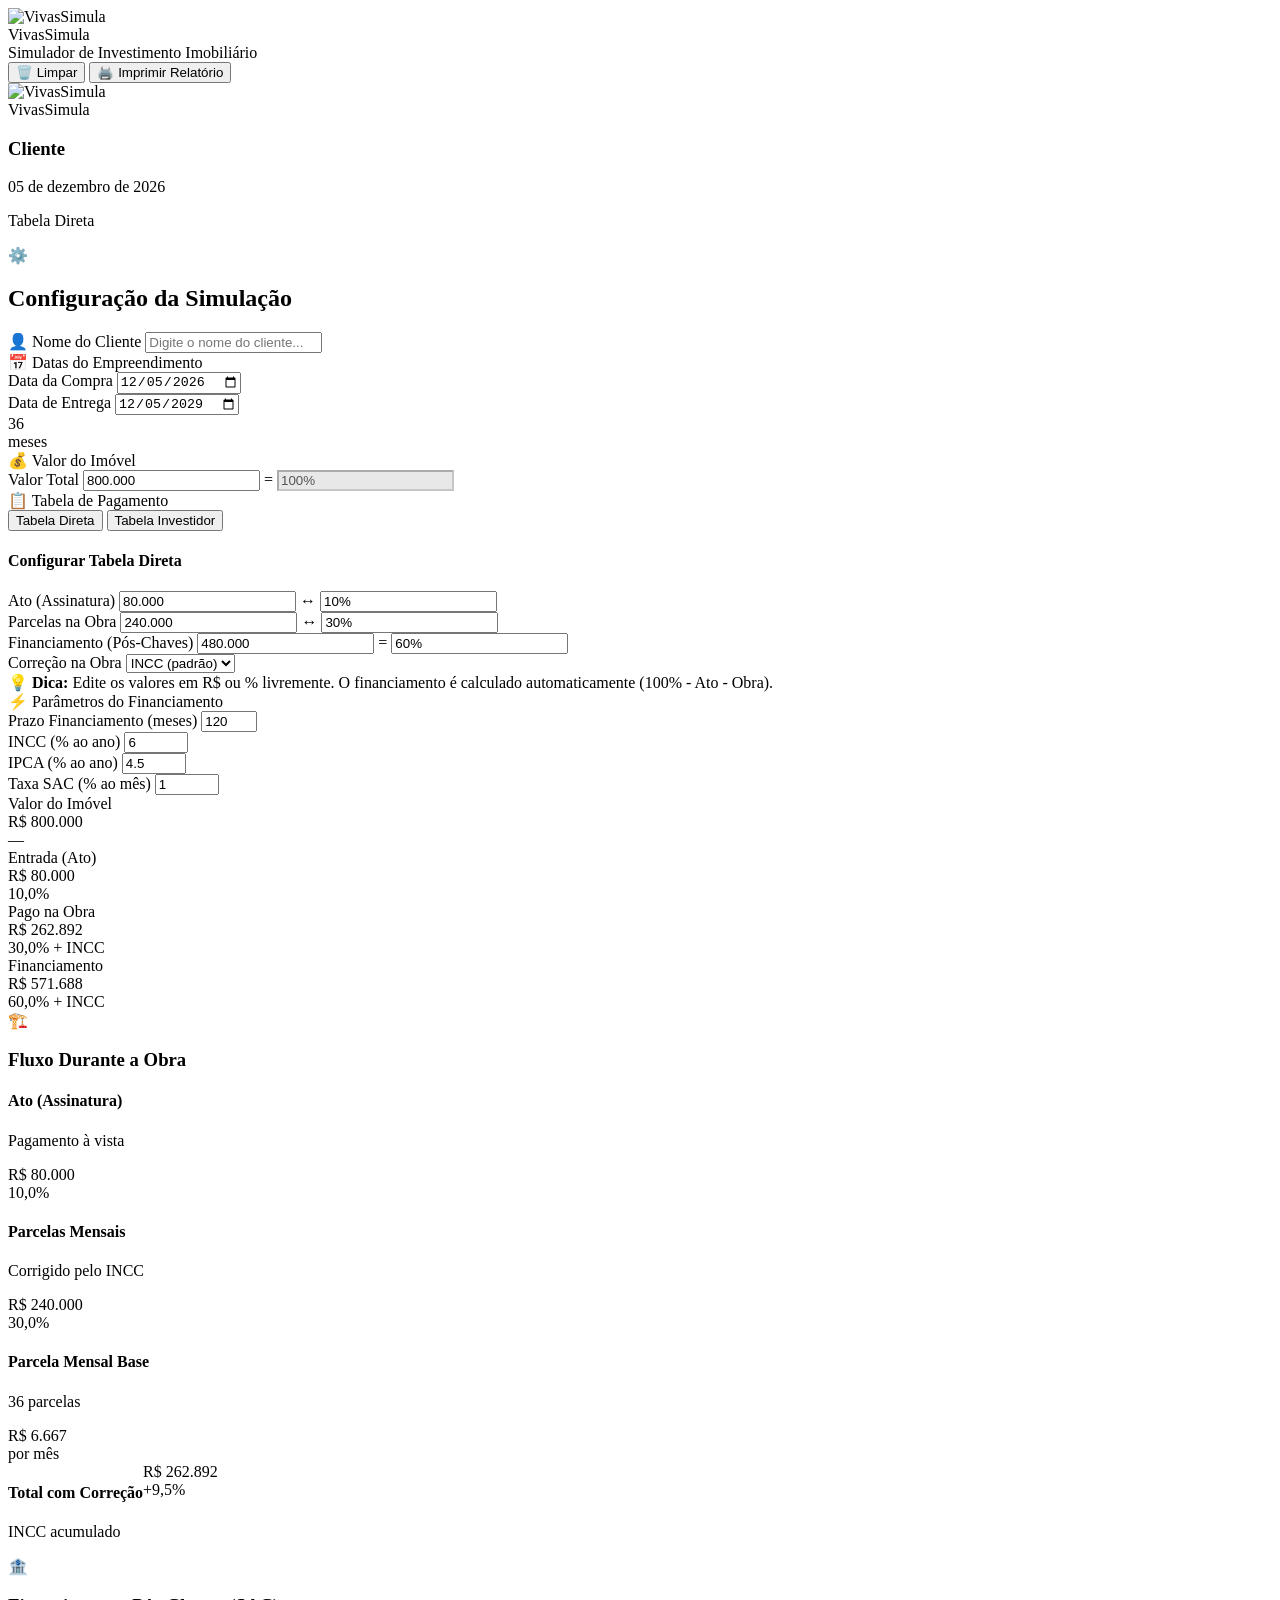
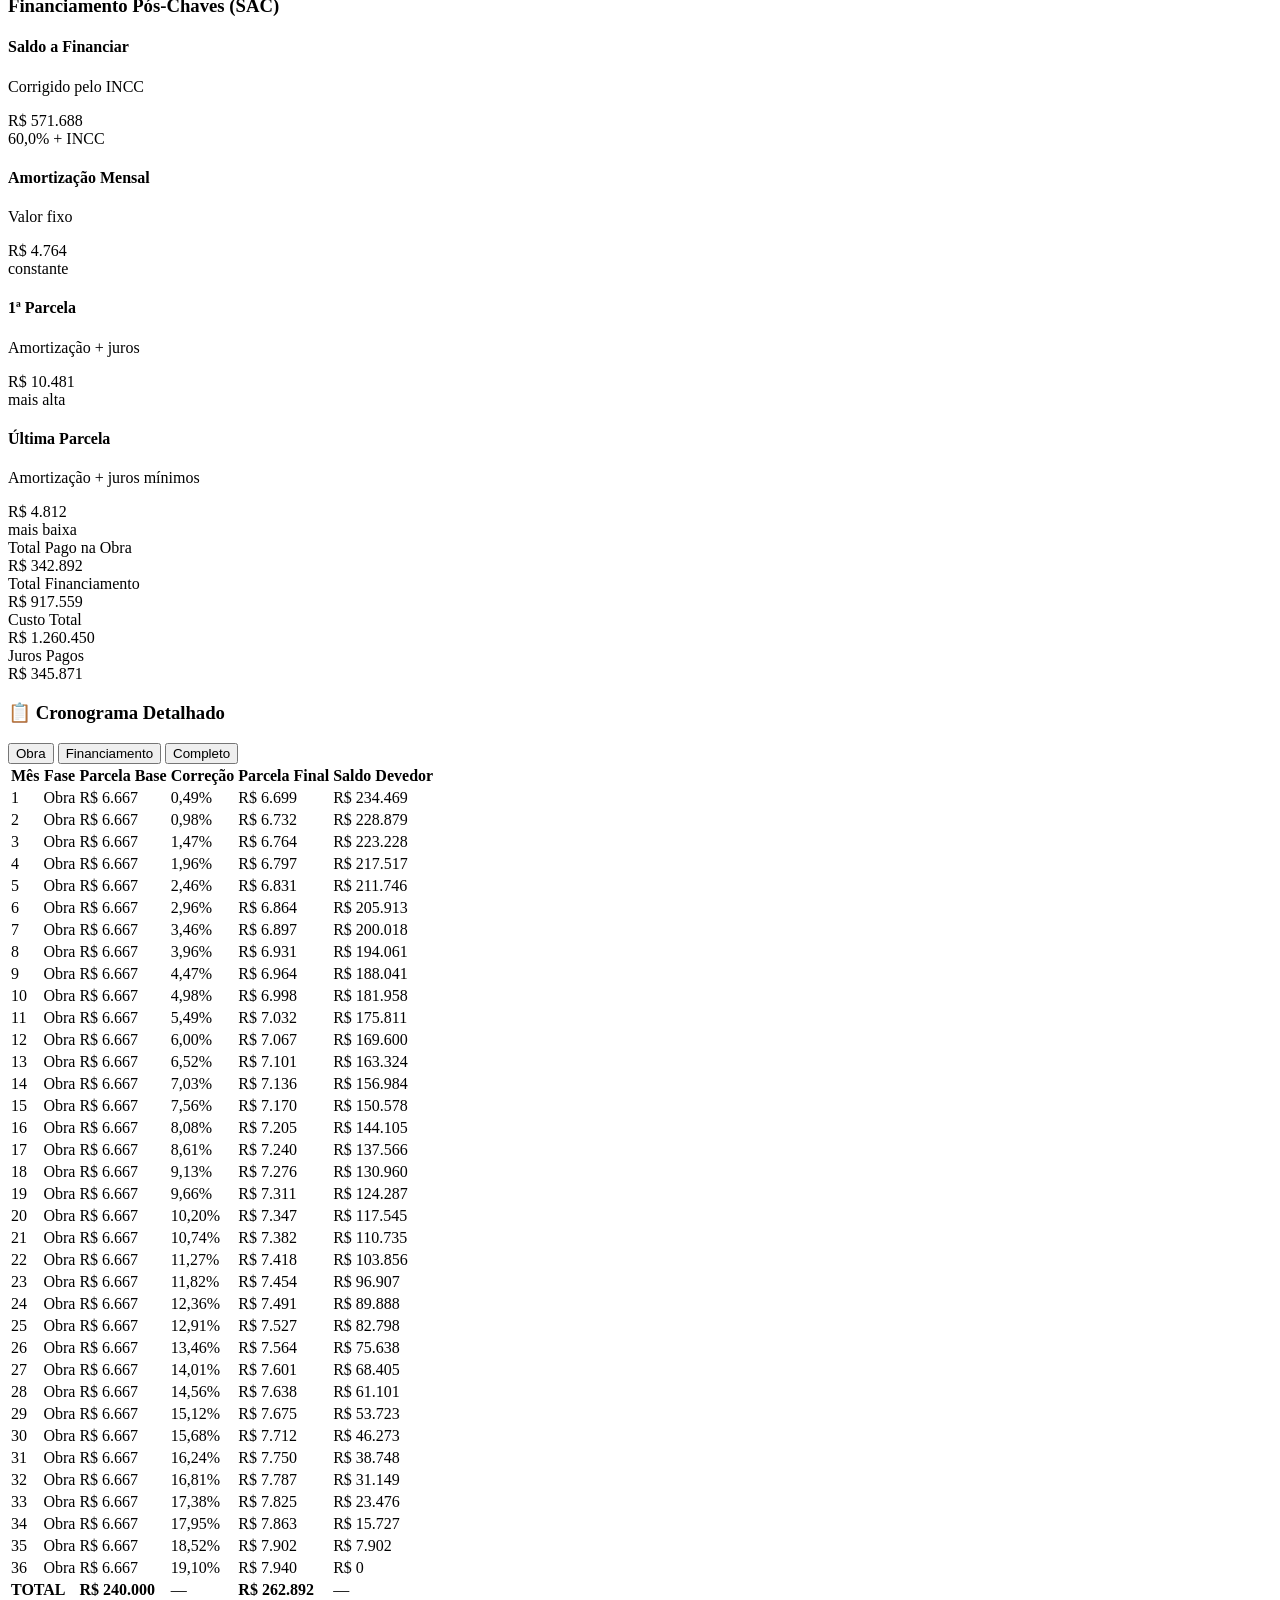
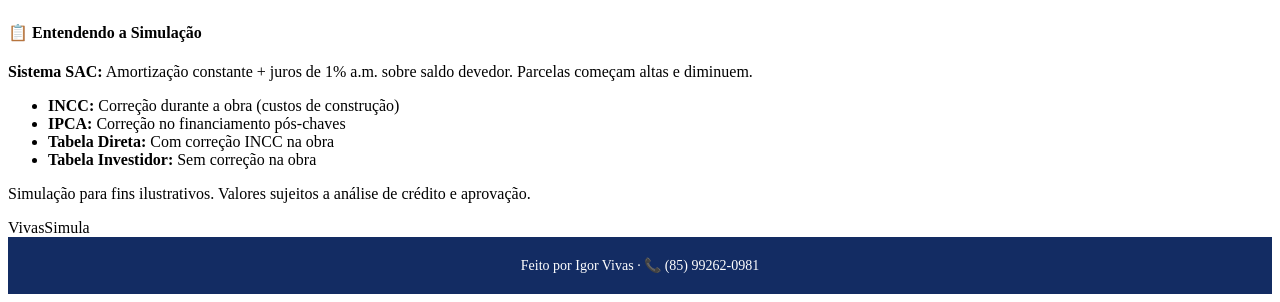
==== index.html @ 3bb2e30e "Create index.html" ====
<!DOCTYPE html>
<html lang="pt-BR">
<head>
  <link rel="stylesheet" href="style.css">
  <link rel="shortcut icon" href="logo_fd-removebg-preview (1).png" type="image/x-icon">
<meta charset="UTF-8">
<meta name="viewport" content="width=device-width, initial-scale=1.0">
<title>VivasSimula | Simulador de Investimento Imobiliário</title>
<link href="https://fonts.googleapis.com/css2?family=Outfit:wght@300;400;500;600;700;800&family=Playfair+Display:wght@400;500;600;700&display=swap" rel="stylesheet">
<style>
/* Estilos de impressão para valores mais legíveis */
@media print {
  /* Configurações gerais de impressão */
  * {
    -webkit-print-color-adjust: exact !important;
    print-color-adjust: exact !important;
  }
  
  body {
    font-size: 9pt !important;
  }
  
  /* Cards de resumo */
  .summary-card .value {
    color: #000 !important;
    font-weight: 700 !important;
  }
  .summary-card .label {
    color: #333 !important;
    font-weight: 600 !important;
  }
  .summary-card .sub {
    color: #444 !important;
  }
  .summary-card.highlight {
    background: #1E3A5F !important;
  }
  .summary-card.highlight .value,
  .summary-card.highlight .label,
  .summary-card.highlight .sub {
    color: #fff !important;
  }
  
  /* Barra de totais */
  .total-bar {
    background: #2E8B57 !important;
  }
  .total-bar .total-item .value {
    color: #fff !important;
    font-weight: 700 !important;
  }
  .total-bar .total-item .label {
    color: #fff !important;
    opacity: 1 !important;
  }
  
  /* Flow cards */
  .flow-item .amount .value {
    color: #000 !important;
    font-weight: 600 !important;
  }
  .flow-item .info h4 {
    color: #000 !important;
  }
  .flow-item .info p {
    color: #333 !important;
  }
  
  /* TABELA - MOSTRAR COMPLETA SEM CORTES */
  .flow-table-container {
    overflow: visible !important;
    page-break-inside: auto !important;
    break-inside: auto !important;
  }
  .flow-table-body {
    max-height: none !important;
    height: auto !important;
    overflow: visible !important;
    display: block !important;
  }
  .flow-table {
    page-break-inside: auto !important;
    break-inside: auto !important;
    font-size: 8pt !important;
  }
  .flow-table thead {
    display: table-header-group !important;
  }
  .flow-table tbody {
    display: table-row-group !important;
  }
  .flow-table tr {
    page-break-inside: avoid !important;
    break-inside: avoid !important;
  }
  .flow-table th,
  .flow-table td {
    padding: 4px 6px !important;
  }
  .flow-table td {
    color: #000 !important;
  }
  .flow-table th {
    color: #000 !important;
    background: #e0e0e0 !important;
  }
  .flow-table-toggle {
    display: none !important;
  }
  
  /* Esconder info box na impressão para dar mais espaço */
  .info-box {
    display: none !important;
  }
  
  /* Footer de impressão */
  footer {
    position: relative !important;
    margin-top: 20px !important;
  }
}
</style>
</head>
<body>

<!-- Header -->
<header class="header no-print">
  <div class="header-content">
    <div class="logo">
      <div class="logo-icon">
        <img src="logo_fd-removebg-preview (1).png" alt="VivasSimula">
      </div>
      <div>
        <div class="logo-brand">Vivas<span>Simula</span></div>
        <div class="logo-tagline">Simulador de Investimento Imobiliário</div>
      </div>
    </div>
    <div class="header-actions">
      <button class="btn btn-outline" onclick="limparTudo()">🗑️ Limpar</button>
      <button class="btn btn-primary" onclick="imprimirRelatorio()">🖨️ Imprimir Relatório</button>
    </div>
  </div>
</header>

<div class="container">
  <!-- Print Header -->
  <div class="print-header print-only">
    <div class="print-logo">
      <img src="logo_fd-removebg-preview (1).png" alt="VivasSimula">
      <div class="print-logo-text">Vivas<span>Simula</span></div>
    </div>
    <div class="print-client">
      <h3 id="printClientName">Cliente</h3>
      <p id="printDate">Data</p>
      <p id="printTable">Tabela</p>
    </div>
  </div>

  <div class="main-content">
    <!-- Config Panel -->
    <div class="config-panel no-print">
      <div class="panel">
        <div class="panel-header">
          <div class="panel-header-icon">⚙️</div>
          <h2>Configuração da Simulação</h2>
        </div>
        <div class="panel-body">
          <!-- Client Info -->
          <div class="client-section">
            <label>👤 Nome do Cliente</label>
            <input type="text" id="nomeCliente" placeholder="Digite o nome do cliente..." oninput="calc()">
          </div>

          <!-- Dates Section -->
          <div class="section-title">📅 Datas do Empreendimento</div>
          
          <div class="date-row">
            <div class="date-field">
              <label>Data da Compra</label>
              <input type="date" id="dataCompra" onchange="calcularMeses()">
            </div>
            <div class="date-field">
              <label>Data de Entrega</label>
              <input type="date" id="dataEntrega" onchange="calcularMeses()">
            </div>
            <div class="months-display">
              <div class="value" id="mesesObra">36</div>
              <div class="label">meses</div>
            </div>
          </div>

          <!-- Property Value -->
          <div class="section-title">💰 Valor do Imóvel</div>
          
          <div class="edit-row highlight">
            <label>Valor Total</label>
            <input type="text" class="edit-input currency" id="valorImovel" value="800.000" oninput="formatarMoeda(this); calcFromValue()">
            <span class="separator">=</span>
            <input type="text" class="edit-input percent" value="100%" disabled style="background:#e8e8e8">
          </div>

          <!-- Table Selection & Config -->
          <div class="section-title">📋 Tabela de Pagamento</div>
          
          <div class="table-config">
            <div class="table-tabs">
              <button class="table-tab active" data-table="direta" onclick="selectTable('direta')">Tabela Direta</button>
              <button class="table-tab" data-table="investidor" onclick="selectTable('investidor')">Tabela Investidor</button>
            </div>

            <div class="table-config-content">
              <h4 id="tableConfigTitle">Configurar Tabela Direta</h4>
              
              <!-- Ato - R$ e % editáveis -->
              <div class="config-edit-row">
                <label>Ato (Assinatura)</label>
                <input type="text" class="edit-input currency" id="valorAtoConfig" oninput="formatarMoeda(this); calcFromAtoValor()">
                <span class="separator">↔</span>
                <input type="text" class="edit-input percent" id="percAtoConfig" value="10%" oninput="calcFromAtoPerc()">
              </div>

              <!-- Obra - R$ e % editáveis -->
              <div class="config-edit-row">
                <label>Parcelas na Obra</label>
                <input type="text" class="edit-input currency" id="valorObraConfig" oninput="formatarMoeda(this); calcFromObraValor()">
                <span class="separator">↔</span>
                <input type="text" class="edit-input percent" id="percObraConfig" value="30%" oninput="calcFromObraPerc()">
              </div>

              <!-- Financiamento - calculado automaticamente -->
              <div class="config-edit-row">
                <label>Financiamento (Pós-Chaves)</label>
                <input type="text" class="edit-input currency readonly" id="valorFinConfig" readonly>
                <span class="separator">=</span>
                <input type="text" class="edit-input percent readonly" id="percFinConfig" value="60%" readonly>
              </div>

              <div class="config-row">
                <label>Correção na Obra</label>
                <select id="configCorrecao" class="edit-input" style="text-align:left" onchange="applyTableConfig()">
                  <option value="incc">INCC (padrão)</option>
                  <option value="zero">Zero correção</option>
                </select>
              </div>

              <div class="config-note">
                <strong>💡 Dica:</strong> Edite os valores em R$ ou % livremente. O financiamento é calculado automaticamente (100% - Ato - Obra).
              </div>
            </div>

            <div id="warningBox" class="warning-box" style="display:none;">
              <span class="icon">⚠️</span>
              <p id="warningText">Os percentuais devem somar 100%</p>
            </div>
          </div>

          <!-- Parameters -->
          <div class="section-title">⚡ Parâmetros do Financiamento</div>

          <div class="range-row">
            <label>Prazo Financiamento (meses)</label>
            <input type="number" class="edit-input" id="prazoFin" value="120" min="12" max="420" step="1" oninput="calc()">
          </div>

          <div class="range-row">
            <label>INCC (% ao ano)</label>
            <input type="number" class="edit-input" id="incc" value="6" min="0" max="20" step="0.5" oninput="calc()">
          </div>

          <div class="range-row">
            <label>IPCA (% ao ano)</label>
            <input type="number" class="edit-input" id="ipca" value="4.5" min="0" max="15" step="0.5" oninput="calc()">
          </div>

          <div class="range-row">
            <label>Taxa SAC (% ao mês)</label>
            <input type="number" class="edit-input" id="taxaJuros" value="1" min="0.5" max="2" step="0.05" oninput="calc()">
          </div>

        </div>
      </div>
    </div>

    <!-- Results Panel -->
    <div class="results-panel" id="resultsPanel">
      <!-- Summary Cards -->
      <div class="summary-grid">
        <div class="summary-card highlight">
          <div class="label">Valor do Imóvel</div>
          <div class="value" id="sumValor">R$ 800.000</div>
          <div class="sub" id="sumCliente">—</div>
        </div>
        <div class="summary-card">
          <div class="label">Entrada (Ato)</div>
          <div class="value" id="sumAto">R$ 80.000</div>
          <div class="sub" id="sumAtoPerc">10%</div>
        </div>
        <div class="summary-card">
          <div class="label">Pago na Obra</div>
          <div class="value" id="sumObra">R$ 240.000</div>
          <div class="sub" id="sumObraPerc">30%</div>
        </div>
        <div class="summary-card">
          <div class="label">Financiamento</div>
          <div class="value" id="sumFin">R$ 480.000</div>
          <div class="sub" id="sumFinPerc">60%</div>
        </div>
      </div>

      <!-- Flow Cards -->
      <div class="flow-grid">
        <!-- Obra Card -->
        <div class="flow-card">
          <div class="flow-card-header">
            <div class="icon obra">🏗️</div>
            <h3>Fluxo Durante a Obra</h3>
          </div>
          <div class="flow-card-body">
            <div class="flow-item">
              <div class="info">
                <h4>Ato (Assinatura)</h4>
                <p>Pagamento à vista</p>
              </div>
              <div class="amount">
                <div class="value" id="flowAto">R$ 80.000</div>
                <div class="percent" id="flowAtoPerc">10%</div>
              </div>
            </div>
            <div class="flow-item">
              <div class="info">
                <h4 id="flowObraTitle">Parcelas Mensais</h4>
                <p id="flowObraDesc">Corrigido pelo INCC</p>
              </div>
              <div class="amount">
                <div class="value" id="flowObra">R$ 240.000</div>
                <div class="percent" id="flowObraPerc">30%</div>
              </div>
            </div>
            <div class="flow-item">
              <div class="info">
                <h4>Parcela Mensal Base</h4>
                <p id="flowMensalDesc">36 parcelas</p>
              </div>
              <div class="amount">
                <div class="value" id="flowMensal">R$ 6.667</div>
                <div class="percent">por mês</div>
              </div>
            </div>
            <div class="flow-item" id="flowCorrecaoRow">
              <div class="info">
                <h4>Total com Correção</h4>
                <p id="flowCorrecaoDesc">Valor corrigido acumulado</p>
              </div>
              <div class="amount">
                <div class="value" id="flowObraCorrigido">R$ 268.000</div>
                <div class="percent" id="flowCorrecaoPerc">+11,7%</div>
              </div>
            </div>
          </div>
        </div>

        <!-- Financiamento Card -->
        <div class="flow-card" id="finCard">
          <div class="flow-card-header">
            <div class="icon fin">🏦</div>
            <h3>Financiamento Pós-Chaves (SAC)</h3>
          </div>
          <div class="flow-card-body">
            <div class="flow-item">
              <div class="info">
                <h4>Saldo a Financiar</h4>
                <p id="finSaldoDesc">Valor corrigido</p>
              </div>
              <div class="amount">
                <div class="value" id="finSaldo">R$ 537.600</div>
                <div class="percent" id="finSaldoPerc">60%</div>
              </div>
            </div>
            <div class="flow-item">
              <div class="info">
                <h4>Amortização Mensal</h4>
                <p>Valor fixo</p>
              </div>
              <div class="amount">
                <div class="value" id="finAmort">R$ 4.480</div>
                <div class="percent">constante</div>
              </div>
            </div>
            <div class="flow-item">
              <div class="info">
                <h4>1ª Parcela</h4>
                <p>Amortização + juros</p>
              </div>
              <div class="amount">
                <div class="value" id="finPrim">R$ 9.856</div>
                <div class="percent">mais alta</div>
              </div>
            </div>
            <div class="flow-item">
              <div class="info">
                <h4>Última Parcela</h4>
                <p>Amortização + juros mínimos</p>
              </div>
              <div class="amount">
                <div class="value" id="finUlt">R$ 4.525</div>
                <div class="percent">mais baixa</div>
              </div>
            </div>
          </div>
        </div>
      </div>

      <!-- Total Bar -->
      <div class="total-bar">
        <div class="total-item">
          <div class="label">Total Pago na Obra</div>
          <div class="value" id="totalObra">R$ 348.000</div>
        </div>
        <div class="total-item">
          <div class="label">Total Financiamento</div>
          <div class="value" id="totalFin">R$ 785.000</div>
        </div>
        <div class="total-item">
          <div class="label">Custo Total</div>
          <div class="value" id="totalGeral">R$ 1.133.000</div>
        </div>
        <div class="total-item">
          <div class="label">Juros Pagos</div>
          <div class="value" id="totalJuros">R$ 247.400</div>
        </div>
      </div>

      <!-- Flow Table -->
      <div class="flow-table-container">
        <div class="flow-table-header">
          <h3>📋 Cronograma Detalhado</h3>
          <div class="flow-table-toggle no-print">
            <button class="toggle-btn active" onclick="showTable('obra')">Obra</button>
            <button class="toggle-btn" onclick="showTable('financiamento')">Financiamento</button>
            <button class="toggle-btn" onclick="showTable('completo')">Completo</button>
          </div>
        </div>
        <div class="flow-table-body">
          <table class="flow-table" id="flowTable">
            <thead>
              <tr>
                <th>Mês</th>
                <th>Fase</th>
                <th>Parcela Base</th>
                <th>Correção</th>
                <th>Parcela Final</th>
                <th>Saldo Devedor</th>
              </tr>
            </thead>
            <tbody id="flowTableBody"></tbody>
          </table>
        </div>
      </div>

      <!-- Info Box -->
      <div class="info-box">
        <h4>📋 Entendendo a Simulação</h4>
        <p><strong>Sistema SAC:</strong> Amortização constante + juros de 1% a.m. sobre saldo devedor. Parcelas começam altas e diminuem.</p>
        <ul>
          <li><strong>INCC:</strong> Correção durante a obra (custos de construção)</li>
          <li><strong>IPCA:</strong> Correção no financiamento pós-chaves</li>
          <li><strong>Tabela Direta:</strong> Com correção INCC na obra</li>
          <li><strong>Tabela Investidor:</strong> Sem correção na obra</li>
        </ul>
      </div>
    </div>
  </div>
</div>

<footer class="footer no-print">
  <p>Simulação para fins ilustrativos. Valores sujeitos a análise de crédito e aprovação.</p>
  <div class="footer-brands">VivasSimula</div>
</footer>

<script>
let currentTable = 'direta';
let currentTableView = 'obra';

// Configurações das tabelas (valores em %)
const tableConfig = {
  direta: { percAto: 10, percObra: 30, percFin: 60, correcao: 'incc' },
  investidor: { percAto: 10, percObra: 90, percFin: 0, correcao: 'zero' }
};

// Formatação
const fmt = n => 'R$ ' + Math.round(n).toLocaleString('pt-BR');
const fmtD = (n, d) => n.toFixed(d).replace('.', ',');
const parseMoeda = str => {
  if (!str) return 0;
  return parseFloat(str.replace(/[^\d]/g, '')) || 0;
};
const parsePerc = str => {
  if (!str) return 0;
  return parseFloat(str.replace(/[^\d,\.]/g, '').replace(',', '.')) || 0;
};

function formatarMoeda(input) {
  let v = input.value.replace(/\D/g, '');
  v = (parseInt(v) || 0).toLocaleString('pt-BR');
  input.value = v;
}

// Calcular meses entre datas
function calcularMeses() {
  const dataCompra = document.getElementById('dataCompra').value;
  const dataEntrega = document.getElementById('dataEntrega').value;
  
  if (dataCompra && dataEntrega) {
    const d1 = new Date(dataCompra);
    const d2 = new Date(dataEntrega);
    
    let meses = (d2.getFullYear() - d1.getFullYear()) * 12 + (d2.getMonth() - d1.getMonth());
    if (meses < 1) meses = 1;
    
    document.getElementById('mesesObra').textContent = meses;
  }
  
  calc();
}

// Obter prazo da obra (dos meses calculados)
function getPrazoObra() {
  return parseInt(document.getElementById('mesesObra').textContent) || 36;
}

// Seleção de tabela
function selectTable(table) {
  currentTable = table;
  document.querySelectorAll('.table-tab').forEach(el => el.classList.remove('active'));
  document.querySelector(`[data-table="${table}"]`).classList.add('active');
  
  // Carregar valores da tabela
  const config = tableConfig[table];
  document.getElementById('configCorrecao').value = config.correcao;
  
  document.getElementById('tableConfigTitle').textContent = 
    table === 'direta' ? 'Configurar Tabela Direta' : 'Configurar Tabela Investidor';
  
  updateConfigFields();
  calc();
}

// Atualizar campos de configuração
function updateConfigFields() {
  const vi = parseMoeda(document.getElementById('valorImovel').value);
  const config = tableConfig[currentTable];
  
  document.getElementById('valorAtoConfig').value = Math.round(vi * config.percAto / 100).toLocaleString('pt-BR');
  document.getElementById('percAtoConfig').value = config.percAto + '%';
  
  document.getElementById('valorObraConfig').value = Math.round(vi * config.percObra / 100).toLocaleString('pt-BR');
  document.getElementById('percObraConfig').value = config.percObra + '%';
  
  document.getElementById('valorFinConfig').value = Math.round(vi * config.percFin / 100).toLocaleString('pt-BR');
  document.getElementById('percFinConfig').value = config.percFin + '%';
}

// Calcular a partir do valor do Ato (R$)
function calcFromAtoValor() {
  const vi = parseMoeda(document.getElementById('valorImovel').value);
  const valorAto = parseMoeda(document.getElementById('valorAtoConfig').value);
  
  if (vi > 0) {
    const percAto = (valorAto / vi) * 100;
    tableConfig[currentTable].percAto = percAto;
    document.getElementById('percAtoConfig').value = fmtD(percAto, 1) + '%';
    
    recalcFinanciamento();
  }
}

// Calcular a partir do % do Ato
function calcFromAtoPerc() {
  const vi = parseMoeda(document.getElementById('valorImovel').value);
  const percAto = parsePerc(document.getElementById('percAtoConfig').value);
  
  tableConfig[currentTable].percAto = percAto;
  document.getElementById('valorAtoConfig').value = Math.round(vi * percAto / 100).toLocaleString('pt-BR');
  
  recalcFinanciamento();
}

// Calcular a partir do valor da Obra (R$)
function calcFromObraValor() {
  const vi = parseMoeda(document.getElementById('valorImovel').value);
  const valorObra = parseMoeda(document.getElementById('valorObraConfig').value);
  
  if (vi > 0) {
    const percObra = (valorObra / vi) * 100;
    tableConfig[currentTable].percObra = percObra;
    document.getElementById('percObraConfig').value = fmtD(percObra, 1) + '%';
    
    recalcFinanciamento();
  }
}

// Calcular a partir do % da Obra
function calcFromObraPerc() {
  const vi = parseMoeda(document.getElementById('valorImovel').value);
  const percObra = parsePerc(document.getElementById('percObraConfig').value);
  
  tableConfig[currentTable].percObra = percObra;
  document.getElementById('valorObraConfig').value = Math.round(vi * percObra / 100).toLocaleString('pt-BR');
  
  recalcFinanciamento();
}

// Recalcular financiamento (sempre o resto)
function recalcFinanciamento() {
  const vi = parseMoeda(document.getElementById('valorImovel').value);
  const config = tableConfig[currentTable];
  
  const percFin = 100 - config.percAto - config.percObra;
  config.percFin = Math.max(0, percFin);
  
  document.getElementById('valorFinConfig').value = Math.round(vi * config.percFin / 100).toLocaleString('pt-BR');
  document.getElementById('percFinConfig').value = fmtD(config.percFin, 1) + '%';
  
  // Validação
  const warning = document.getElementById('warningBox');
  if (percFin < 0) {
    warning.style.display = 'flex';
    document.getElementById('warningText').textContent = 'Ato + Obra ultrapassam 100%. Ajuste os valores.';
  } else {
    warning.style.display = 'none';
  }
  
  calc();
}

// Aplicar configuração da tabela
function applyTableConfig() {
  tableConfig[currentTable].correcao = document.getElementById('configCorrecao').value;
  calc();
}

// Calcular a partir do valor do imóvel
function calcFromValue() {
  updateConfigFields();
  calc();
}

// Toggle table view
function showTable(view) {
  currentTableView = view;
  document.querySelectorAll('.toggle-btn').forEach(btn => btn.classList.remove('active'));
  event.target.classList.add('active');
  buildTable();
}

// Dados para tabela
let dadosObra = [];
let dadosFin = [];

function calc() {
  const vi = parseMoeda(document.getElementById('valorImovel').value);
  const config = tableConfig[currentTable];
  
  const percAto = config.percAto / 100;
  const percObra = config.percObra / 100;
  const percFin = config.percFin / 100;
  const temINCC = config.correcao === 'incc';
  
  const prazoObra = getPrazoObra();
  const prazoFin = parseInt(document.getElementById('prazoFin').value) || 120;
  const inccAnual = parseFloat(document.getElementById('incc').value) / 100 || 0.06;
  const ipcaAnual = parseFloat(document.getElementById('ipca').value) / 100 || 0.045;
  const taxaMensal = parseFloat(document.getElementById('taxaJuros').value) / 100 || 0.01;
  
  // Valores base
  const valorAto = vi * percAto;
  const valorObraBase = vi * percObra;
  const valorFinBase = vi * percFin;
  
  // Taxas mensais
  const inccMensal = Math.pow(1 + inccAnual, 1/12) - 1;
  const ipcaMensal = Math.pow(1 + ipcaAnual, 1/12) - 1;
  
  // Parcela mensal na obra
  const parcMensalBase = prazoObra > 0 ? valorObraBase / prazoObra : 0;
  
  // Calcular obra
  dadosObra = [];
  let totalObraCorrigido = 0;
  let saldoObraRestante = valorObraBase;
  
  for (let i = 1; i <= prazoObra; i++) {
    const correcao = temINCC ? Math.pow(1 + inccMensal, i) : 1;
    const parcCorrigida = parcMensalBase * correcao;
    saldoObraRestante -= parcMensalBase;
    totalObraCorrigido += parcCorrigida;
    
    dadosObra.push({
      mes: i,
      fase: 'Obra',
      parcBase: parcMensalBase,
      correcao: correcao,
      parcFinal: parcCorrigida,
      saldo: Math.max(0, saldoObraRestante * (temINCC ? Math.pow(1 + inccMensal, i) : 1))
    });
  }
  
  // Saldo para financiar
  let saldoFinanciar = valorFinBase;
  if (temINCC && percFin > 0) {
    saldoFinanciar = valorFinBase * Math.pow(1 + inccMensal, prazoObra);
  }
  
  // Total pago na obra
  const totalObra = valorAto + totalObraCorrigido;
  
  // Calcular financiamento SAC
  dadosFin = [];
  let totalFinSem = 0;
  let primParcela = 0;
  let ultParcela = 0;
  let amortMensal = 0;
  
  if (saldoFinanciar > 0 && prazoFin > 0) {
    amortMensal = saldoFinanciar / prazoFin;
    let saldo = saldoFinanciar;
    
    for (let i = 1; i <= prazoFin; i++) {
      const juros = saldo * taxaMensal;
      const parcela = amortMensal + juros;
      
      if (i === 1) primParcela = parcela;
      if (i === prazoFin) ultParcela = parcela;
      
      totalFinSem += parcela;
      
      dadosFin.push({
        mes: prazoObra + i,
        fase: 'Financiamento',
        parcBase: parcela,
        correcao: Math.pow(1 + ipcaMensal, i - 1),
        parcFinal: parcela * Math.pow(1 + ipcaMensal, i - 1),
        saldo: Math.max(0, saldo - amortMensal)
      });
      
      saldo -= amortMensal;
    }
  }
  
  // Atualizar cliente
  const nomeCliente = document.getElementById('nomeCliente').value;
  document.getElementById('sumCliente').textContent = nomeCliente || '—';
  document.getElementById('printClientName').textContent = nomeCliente || 'Cliente';
  document.getElementById('printDate').textContent = new Date().toLocaleDateString('pt-BR', { 
    day: '2-digit', month: 'long', year: 'numeric' 
  });
  document.getElementById('printTable').textContent = 
    currentTable === 'direta' ? 'Tabela Direta' : 'Tabela Investidor';
  
  // Atualizar resumo
  document.getElementById('sumValor').textContent = fmt(vi);
  document.getElementById('sumAto').textContent = fmt(valorAto);
  document.getElementById('sumAtoPerc').textContent = fmtD(config.percAto, 1) + '%';
  document.getElementById('sumObra').textContent = fmt(totalObraCorrigido);
  document.getElementById('sumObraPerc').textContent = fmtD(config.percObra, 1) + '% ' + (temINCC ? '+ INCC' : '');
  document.getElementById('sumFin').textContent = fmt(saldoFinanciar);
  document.getElementById('sumFinPerc').textContent = fmtD(config.percFin, 1) + '%' + (temINCC && config.percFin > 0 ? ' + INCC' : '');
  
  // Atualizar fluxo obra
  document.getElementById('flowAto').textContent = fmt(valorAto);
  document.getElementById('flowAtoPerc').textContent = fmtD(config.percAto, 1) + '%';
  document.getElementById('flowObra').textContent = fmt(valorObraBase);
  document.getElementById('flowObraPerc').textContent = fmtD(config.percObra, 1) + '%';
  document.getElementById('flowMensal').textContent = fmt(parcMensalBase);
  document.getElementById('flowMensalDesc').textContent = prazoObra + ' parcelas';
  
  if (temINCC && valorObraBase > 0) {
    document.getElementById('flowObraTitle').textContent = 'Parcelas Mensais';
    document.getElementById('flowObraDesc').textContent = 'Corrigido pelo INCC';
    document.getElementById('flowCorrecaoRow').style.display = 'flex';
    document.getElementById('flowCorrecaoDesc').textContent = 'INCC acumulado';
    document.getElementById('flowObraCorrigido').textContent = fmt(totalObraCorrigido);
    const correcaoPerc = valorObraBase > 0 ? ((totalObraCorrigido / valorObraBase) - 1) * 100 : 0;
    document.getElementById('flowCorrecaoPerc').textContent = '+' + fmtD(correcaoPerc, 1) + '%';
  } else {
    document.getElementById('flowObraTitle').textContent = 'Parcelas Mensais';
    document.getElementById('flowObraDesc').textContent = 'Sem correção';
    document.getElementById('flowCorrecaoRow').style.display = 'none';
  }
  
  // Atualizar financiamento
  if (saldoFinanciar > 0) {
    document.getElementById('finCard').style.display = 'block';
    document.getElementById('finSaldo').textContent = fmt(saldoFinanciar);
    document.getElementById('finSaldoDesc').textContent = temINCC ? 'Corrigido pelo INCC' : 'Valor base';
    document.getElementById('finSaldoPerc').textContent = fmtD(config.percFin, 1) + '%' + (temINCC ? ' + INCC' : '');
    document.getElementById('finAmort').textContent = fmt(amortMensal);
    document.getElementById('finPrim').textContent = fmt(primParcela);
    document.getElementById('finUlt').textContent = fmt(ultParcela);
  } else {
    document.getElementById('finCard').style.display = 'none';
  }
  
  // Totais
  const custoTotal = totalObra + totalFinSem;
  const jurosPagos = totalFinSem - saldoFinanciar;
  
  document.getElementById('totalObra').textContent = fmt(totalObra);
  document.getElementById('totalFin').textContent = fmt(totalFinSem);
  document.getElementById('totalGeral').textContent = fmt(custoTotal);
  document.getElementById('totalJuros').textContent = fmt(Math.max(0, jurosPagos));
  
  // Atualizar tabela
  buildTable();
}

function buildTable() {
  const tbody = document.getElementById('flowTableBody');
  tbody.innerHTML = '';
  
  let dados = [];
  if (currentTableView === 'obra') {
    dados = dadosObra;
  } else if (currentTableView === 'financiamento') {
    dados = dadosFin;
  } else {
    dados = [...dadosObra, ...dadosFin];
  }
  
  let totalParcBase = 0;
  let totalParcFinal = 0;
  
  dados.forEach(d => {
    totalParcBase += d.parcBase;
    totalParcFinal += d.parcFinal;
    
    const tr = document.createElement('tr');
    tr.innerHTML = `
      <td>${d.mes}</td>
      <td>${d.fase}</td>
      <td>${fmt(d.parcBase)}</td>
      <td>${fmtD((d.correcao - 1) * 100, 2)}%</td>
      <td>${fmt(d.parcFinal)}</td>
      <td>${fmt(d.saldo)}</td>
    `;
    tbody.appendChild(tr);
  });
  
  // Linha total
  if (dados.length > 0) {
    const trTotal = document.createElement('tr');
    trTotal.className = 'total-row';
    trTotal.innerHTML = `
      <td colspan="2"><strong>TOTAL</strong></td>
      <td><strong>${fmt(totalParcBase)}</strong></td>
      <td>—</td>
      <td><strong>${fmt(totalParcFinal)}</strong></td>
      <td>—</td>
    `;
    tbody.appendChild(trTotal);
  }
}

function limparTudo() {
  document.getElementById('nomeCliente').value = '';
  document.getElementById('valorImovel').value = '800.000';
  document.getElementById('dataCompra').value = '';
  document.getElementById('dataEntrega').value = '';
  document.getElementById('mesesObra').textContent = '36';
  document.getElementById('prazoFin').value = 120;
  document.getElementById('incc').value = 6;
  document.getElementById('ipca').value = 4.5;
  document.getElementById('taxaJuros').value = 1;
  
  // Reset table configs
  tableConfig.direta = { percAto: 10, percObra: 30, percFin: 60, correcao: 'incc' };
  tableConfig.investidor = { percAto: 10, percObra: 90, percFin: 0, correcao: 'zero' };
  
  selectTable('direta');
}

function imprimirRelatorio() {
  const originalView = currentTableView;
  currentTableView = 'completo';
  buildTable();
  window.print();
  currentTableView = originalView;
  buildTable();
}

// Inicialização
// Definir data de compra como hoje
const hoje = new Date().toISOString().split('T')[0];
document.getElementById('dataCompra').value = hoje;

// Definir data de entrega como 36 meses depois
const entrega = new Date();
entrega.setMonth(entrega.getMonth() + 36);
document.getElementById('dataEntrega').value = entrega.toISOString().split('T')[0];

calcularMeses();
updateConfigFields();
calc();
</script>

<footer style="text-align: center; padding: 20px; background: #132c63; color: #ffffff; font-size: 14px;">
  Feito por Igor Vivas · 📞 (85) 99262-0981
</footer>

</body>
</html>
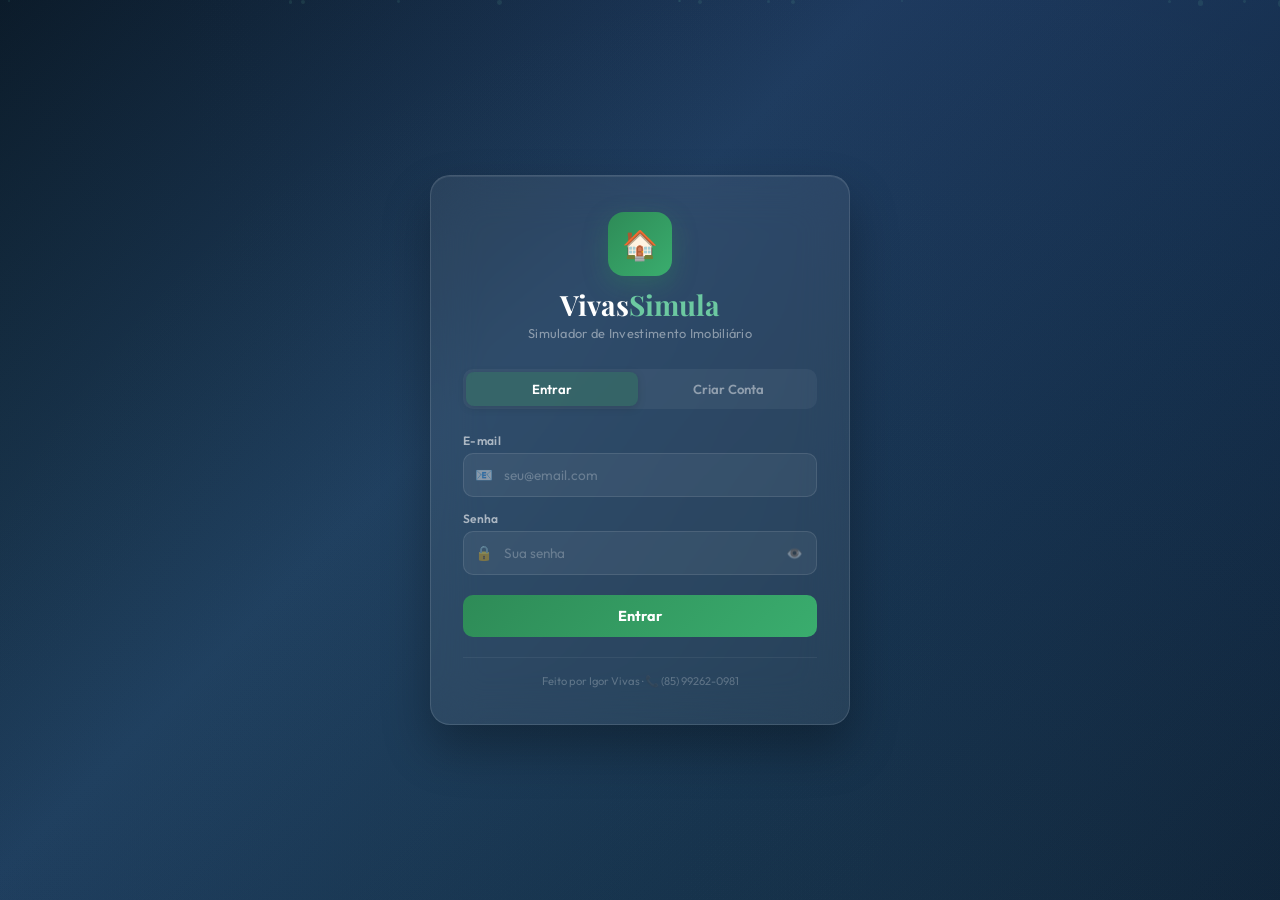
==== commit c7dc5904: "feat: reorganizar projeto em pastas + login + Docker - Separar index.html monolitico em arquivos org" ====
--- a/index.html
+++ b/index.html
@@ -1,125 +1,14 @@
 <!DOCTYPE html>
 <html lang="pt-BR">
 <head>
-  <link rel="stylesheet" href="style.css">
-  <link rel="shortcut icon" href="logo_fd-removebg-preview (1).png" type="image/x-icon">
-<meta charset="UTF-8">
-<meta name="viewport" content="width=device-width, initial-scale=1.0">
-<title>VivasSimula | Simulador de Investimento Imobiliário</title>
-<link href="https://fonts.googleapis.com/css2?family=Outfit:wght@300;400;500;600;700;800&family=Playfair+Display:wght@400;500;600;700&display=swap" rel="stylesheet">
-<style>
-/* Estilos de impressão para valores mais legíveis */
-@media print {
-  /* Configurações gerais de impressão */
-  * {
-    -webkit-print-color-adjust: exact !important;
-    print-color-adjust: exact !important;
-  }
-  
-  body {
-    font-size: 9pt !important;
-  }
-  
-  /* Cards de resumo */
-  .summary-card .value {
-    color: #000 !important;
-    font-weight: 700 !important;
-  }
-  .summary-card .label {
-    color: #333 !important;
-    font-weight: 600 !important;
-  }
-  .summary-card .sub {
-    color: #444 !important;
-  }
-  .summary-card.highlight {
-    background: #1E3A5F !important;
-  }
-  .summary-card.highlight .value,
-  .summary-card.highlight .label,
-  .summary-card.highlight .sub {
-    color: #fff !important;
-  }
-  
-  /* Barra de totais */
-  .total-bar {
-    background: #2E8B57 !important;
-  }
-  .total-bar .total-item .value {
-    color: #fff !important;
-    font-weight: 700 !important;
-  }
-  .total-bar .total-item .label {
-    color: #fff !important;
-    opacity: 1 !important;
-  }
-  
-  /* Flow cards */
-  .flow-item .amount .value {
-    color: #000 !important;
-    font-weight: 600 !important;
-  }
-  .flow-item .info h4 {
-    color: #000 !important;
-  }
-  .flow-item .info p {
-    color: #333 !important;
-  }
-  
-  /* TABELA - MOSTRAR COMPLETA SEM CORTES */
-  .flow-table-container {
-    overflow: visible !important;
-    page-break-inside: auto !important;
-    break-inside: auto !important;
-  }
-  .flow-table-body {
-    max-height: none !important;
-    height: auto !important;
-    overflow: visible !important;
-    display: block !important;
-  }
-  .flow-table {
-    page-break-inside: auto !important;
-    break-inside: auto !important;
-    font-size: 8pt !important;
-  }
-  .flow-table thead {
-    display: table-header-group !important;
-  }
-  .flow-table tbody {
-    display: table-row-group !important;
-  }
-  .flow-table tr {
-    page-break-inside: avoid !important;
-    break-inside: avoid !important;
-  }
-  .flow-table th,
-  .flow-table td {
-    padding: 4px 6px !important;
-  }
-  .flow-table td {
-    color: #000 !important;
-  }
-  .flow-table th {
-    color: #000 !important;
-    background: #e0e0e0 !important;
-  }
-  .flow-table-toggle {
-    display: none !important;
-  }
-  
-  /* Esconder info box na impressão para dar mais espaço */
-  .info-box {
-    display: none !important;
-  }
-  
-  /* Footer de impressão */
-  footer {
-    position: relative !important;
-    margin-top: 20px !important;
-  }
-}
-</style>
+  <meta charset="UTF-8">
+  <meta name="viewport" content="width=device-width, initial-scale=1.0">
+  <title>VivasSimula | Simulador de Investimento Imobiliário</title>
+  <meta name="description" content="Simule seu investimento imobiliário com o VivasSimula. Compare tabelas, calcule financiamentos SAC e veja cronogramas detalhados.">
+  <link rel="shortcut icon" href="assets/logo_fd-removebg-preview (1).png" type="image/x-icon">
+  <link href="https://fonts.googleapis.com/css2?family=Outfit:wght@300;400;500;600;700;800&family=Playfair+Display:wght@400;500;600;700&display=swap" rel="stylesheet">
+  <link rel="stylesheet" href="css/style.css">
+  <link rel="stylesheet" href="css/print.css">
 </head>
 <body>
 
@@ -128,7 +17,7 @@
   <div class="header-content">
     <div class="logo">
       <div class="logo-icon">
-        <img src="logo_fd-removebg-preview (1).png" alt="VivasSimula">
+        <img src="assets/logo_fd-removebg-preview (1).png" alt="VivasSimula">
       </div>
       <div>
         <div class="logo-brand">Vivas<span>Simula</span></div>
@@ -136,8 +25,10 @@
       </div>
     </div>
     <div class="header-actions">
+      <span id="loggedUserName" style="color: rgba(255,255,255,0.7); font-size: 0.85rem; display: flex; align-items: center; gap: 6px;">👤</span>
       <button class="btn btn-outline" onclick="limparTudo()">🗑️ Limpar</button>
       <button class="btn btn-primary" onclick="imprimirRelatorio()">🖨️ Imprimir Relatório</button>
+      <button class="btn btn-outline" onclick="Auth.logout()" title="Sair">🚪 Sair</button>
     </div>
   </div>
 </header>
@@ -146,7 +37,7 @@
   <!-- Print Header -->
   <div class="print-header print-only">
     <div class="print-logo">
-      <img src="logo_fd-removebg-preview (1).png" alt="VivasSimula">
+      <img src="assets/logo_fd-removebg-preview (1).png" alt="VivasSimula">
       <div class="print-logo-text">Vivas<span>Simula</span></div>
     </div>
     <div class="print-client">
@@ -477,435 +368,12 @@
   <div class="footer-brands">VivasSimula</div>
 </footer>
 
-<script>
-let currentTable = 'direta';
-let currentTableView = 'obra';
-
-// Configurações das tabelas (valores em %)
-const tableConfig = {
-  direta: { percAto: 10, percObra: 30, percFin: 60, correcao: 'incc' },
-  investidor: { percAto: 10, percObra: 90, percFin: 0, correcao: 'zero' }
-};
-
-// Formatação
-const fmt = n => 'R$ ' + Math.round(n).toLocaleString('pt-BR');
-const fmtD = (n, d) => n.toFixed(d).replace('.', ',');
-const parseMoeda = str => {
-  if (!str) return 0;
-  return parseFloat(str.replace(/[^\d]/g, '')) || 0;
-};
-const parsePerc = str => {
-  if (!str) return 0;
-  return parseFloat(str.replace(/[^\d,\.]/g, '').replace(',', '.')) || 0;
-};
-
-function formatarMoeda(input) {
-  let v = input.value.replace(/\D/g, '');
-  v = (parseInt(v) || 0).toLocaleString('pt-BR');
-  input.value = v;
-}
-
-// Calcular meses entre datas
-function calcularMeses() {
-  const dataCompra = document.getElementById('dataCompra').value;
-  const dataEntrega = document.getElementById('dataEntrega').value;
-  
-  if (dataCompra && dataEntrega) {
-    const d1 = new Date(dataCompra);
-    const d2 = new Date(dataEntrega);
-    
-    let meses = (d2.getFullYear() - d1.getFullYear()) * 12 + (d2.getMonth() - d1.getMonth());
-    if (meses < 1) meses = 1;
-    
-    document.getElementById('mesesObra').textContent = meses;
-  }
-  
-  calc();
-}
-
-// Obter prazo da obra (dos meses calculados)
-function getPrazoObra() {
-  return parseInt(document.getElementById('mesesObra').textContent) || 36;
-}
-
-// Seleção de tabela
-function selectTable(table) {
-  currentTable = table;
-  document.querySelectorAll('.table-tab').forEach(el => el.classList.remove('active'));
-  document.querySelector(`[data-table="${table}"]`).classList.add('active');
-  
-  // Carregar valores da tabela
-  const config = tableConfig[table];
-  document.getElementById('configCorrecao').value = config.correcao;
-  
-  document.getElementById('tableConfigTitle').textContent = 
-    table === 'direta' ? 'Configurar Tabela Direta' : 'Configurar Tabela Investidor';
-  
-  updateConfigFields();
-  calc();
-}
-
-// Atualizar campos de configuração
-function updateConfigFields() {
-  const vi = parseMoeda(document.getElementById('valorImovel').value);
-  const config = tableConfig[currentTable];
-  
-  document.getElementById('valorAtoConfig').value = Math.round(vi * config.percAto / 100).toLocaleString('pt-BR');
-  document.getElementById('percAtoConfig').value = config.percAto + '%';
-  
-  document.getElementById('valorObraConfig').value = Math.round(vi * config.percObra / 100).toLocaleString('pt-BR');
-  document.getElementById('percObraConfig').value = config.percObra + '%';
-  
-  document.getElementById('valorFinConfig').value = Math.round(vi * config.percFin / 100).toLocaleString('pt-BR');
-  document.getElementById('percFinConfig').value = config.percFin + '%';
-}
-
-// Calcular a partir do valor do Ato (R$)
-function calcFromAtoValor() {
-  const vi = parseMoeda(document.getElementById('valorImovel').value);
-  const valorAto = parseMoeda(document.getElementById('valorAtoConfig').value);
-  
-  if (vi > 0) {
-    const percAto = (valorAto / vi) * 100;
-    tableConfig[currentTable].percAto = percAto;
-    document.getElementById('percAtoConfig').value = fmtD(percAto, 1) + '%';
-    
-    recalcFinanciamento();
-  }
-}
-
-// Calcular a partir do % do Ato
-function calcFromAtoPerc() {
-  const vi = parseMoeda(document.getElementById('valorImovel').value);
-  const percAto = parsePerc(document.getElementById('percAtoConfig').value);
-  
-  tableConfig[currentTable].percAto = percAto;
-  document.getElementById('valorAtoConfig').value = Math.round(vi * percAto / 100).toLocaleString('pt-BR');
-  
-  recalcFinanciamento();
-}
-
-// Calcular a partir do valor da Obra (R$)
-function calcFromObraValor() {
-  const vi = parseMoeda(document.getElementById('valorImovel').value);
-  const valorObra = parseMoeda(document.getElementById('valorObraConfig').value);
-  
-  if (vi > 0) {
-    const percObra = (valorObra / vi) * 100;
-    tableConfig[currentTable].percObra = percObra;
-    document.getElementById('percObraConfig').value = fmtD(percObra, 1) + '%';
-    
-    recalcFinanciamento();
-  }
-}
-
-// Calcular a partir do % da Obra
-function calcFromObraPerc() {
-  const vi = parseMoeda(document.getElementById('valorImovel').value);
-  const percObra = parsePerc(document.getElementById('percObraConfig').value);
-  
-  tableConfig[currentTable].percObra = percObra;
-  document.getElementById('valorObraConfig').value = Math.round(vi * percObra / 100).toLocaleString('pt-BR');
-  
-  recalcFinanciamento();
-}
-
-// Recalcular financiamento (sempre o resto)
-function recalcFinanciamento() {
-  const vi = parseMoeda(document.getElementById('valorImovel').value);
-  const config = tableConfig[currentTable];
-  
-  const percFin = 100 - config.percAto - config.percObra;
-  config.percFin = Math.max(0, percFin);
-  
-  document.getElementById('valorFinConfig').value = Math.round(vi * config.percFin / 100).toLocaleString('pt-BR');
-  document.getElementById('percFinConfig').value = fmtD(config.percFin, 1) + '%';
-  
-  // Validação
-  const warning = document.getElementById('warningBox');
-  if (percFin < 0) {
-    warning.style.display = 'flex';
-    document.getElementById('warningText').textContent = 'Ato + Obra ultrapassam 100%. Ajuste os valores.';
-  } else {
-    warning.style.display = 'none';
-  }
-  
-  calc();
-}
-
-// Aplicar configuração da tabela
-function applyTableConfig() {
-  tableConfig[currentTable].correcao = document.getElementById('configCorrecao').value;
-  calc();
-}
-
-// Calcular a partir do valor do imóvel
-function calcFromValue() {
-  updateConfigFields();
-  calc();
-}
-
-// Toggle table view
-function showTable(view) {
-  currentTableView = view;
-  document.querySelectorAll('.toggle-btn').forEach(btn => btn.classList.remove('active'));
-  event.target.classList.add('active');
-  buildTable();
-}
-
-// Dados para tabela
-let dadosObra = [];
-let dadosFin = [];
-
-function calc() {
-  const vi = parseMoeda(document.getElementById('valorImovel').value);
-  const config = tableConfig[currentTable];
-  
-  const percAto = config.percAto / 100;
-  const percObra = config.percObra / 100;
-  const percFin = config.percFin / 100;
-  const temINCC = config.correcao === 'incc';
-  
-  const prazoObra = getPrazoObra();
-  const prazoFin = parseInt(document.getElementById('prazoFin').value) || 120;
-  const inccAnual = parseFloat(document.getElementById('incc').value) / 100 || 0.06;
-  const ipcaAnual = parseFloat(document.getElementById('ipca').value) / 100 || 0.045;
-  const taxaMensal = parseFloat(document.getElementById('taxaJuros').value) / 100 || 0.01;
-  
-  // Valores base
-  const valorAto = vi * percAto;
-  const valorObraBase = vi * percObra;
-  const valorFinBase = vi * percFin;
-  
-  // Taxas mensais
-  const inccMensal = Math.pow(1 + inccAnual, 1/12) - 1;
-  const ipcaMensal = Math.pow(1 + ipcaAnual, 1/12) - 1;
-  
-  // Parcela mensal na obra
-  const parcMensalBase = prazoObra > 0 ? valorObraBase / prazoObra : 0;
-  
-  // Calcular obra
-  dadosObra = [];
-  let totalObraCorrigido = 0;
-  let saldoObraRestante = valorObraBase;
-  
-  for (let i = 1; i <= prazoObra; i++) {
-    const correcao = temINCC ? Math.pow(1 + inccMensal, i) : 1;
-    const parcCorrigida = parcMensalBase * correcao;
-    saldoObraRestante -= parcMensalBase;
-    totalObraCorrigido += parcCorrigida;
-    
-    dadosObra.push({
-      mes: i,
-      fase: 'Obra',
-      parcBase: parcMensalBase,
-      correcao: correcao,
-      parcFinal: parcCorrigida,
-      saldo: Math.max(0, saldoObraRestante * (temINCC ? Math.pow(1 + inccMensal, i) : 1))
-    });
-  }
-  
-  // Saldo para financiar
-  let saldoFinanciar = valorFinBase;
-  if (temINCC && percFin > 0) {
-    saldoFinanciar = valorFinBase * Math.pow(1 + inccMensal, prazoObra);
-  }
-  
-  // Total pago na obra
-  const totalObra = valorAto + totalObraCorrigido;
-  
-  // Calcular financiamento SAC
-  dadosFin = [];
-  let totalFinSem = 0;
-  let primParcela = 0;
-  let ultParcela = 0;
-  let amortMensal = 0;
-  
-  if (saldoFinanciar > 0 && prazoFin > 0) {
-    amortMensal = saldoFinanciar / prazoFin;
-    let saldo = saldoFinanciar;
-    
-    for (let i = 1; i <= prazoFin; i++) {
-      const juros = saldo * taxaMensal;
-      const parcela = amortMensal + juros;
-      
-      if (i === 1) primParcela = parcela;
-      if (i === prazoFin) ultParcela = parcela;
-      
-      totalFinSem += parcela;
-      
-      dadosFin.push({
-        mes: prazoObra + i,
-        fase: 'Financiamento',
-        parcBase: parcela,
-        correcao: Math.pow(1 + ipcaMensal, i - 1),
-        parcFinal: parcela * Math.pow(1 + ipcaMensal, i - 1),
-        saldo: Math.max(0, saldo - amortMensal)
-      });
-      
-      saldo -= amortMensal;
-    }
-  }
-  
-  // Atualizar cliente
-  const nomeCliente = document.getElementById('nomeCliente').value;
-  document.getElementById('sumCliente').textContent = nomeCliente || '—';
-  document.getElementById('printClientName').textContent = nomeCliente || 'Cliente';
-  document.getElementById('printDate').textContent = new Date().toLocaleDateString('pt-BR', { 
-    day: '2-digit', month: 'long', year: 'numeric' 
-  });
-  document.getElementById('printTable').textContent = 
-    currentTable === 'direta' ? 'Tabela Direta' : 'Tabela Investidor';
-  
-  // Atualizar resumo
-  document.getElementById('sumValor').textContent = fmt(vi);
-  document.getElementById('sumAto').textContent = fmt(valorAto);
-  document.getElementById('sumAtoPerc').textContent = fmtD(config.percAto, 1) + '%';
-  document.getElementById('sumObra').textContent = fmt(totalObraCorrigido);
-  document.getElementById('sumObraPerc').textContent = fmtD(config.percObra, 1) + '% ' + (temINCC ? '+ INCC' : '');
-  document.getElementById('sumFin').textContent = fmt(saldoFinanciar);
-  document.getElementById('sumFinPerc').textContent = fmtD(config.percFin, 1) + '%' + (temINCC && config.percFin > 0 ? ' + INCC' : '');
-  
-  // Atualizar fluxo obra
-  document.getElementById('flowAto').textContent = fmt(valorAto);
-  document.getElementById('flowAtoPerc').textContent = fmtD(config.percAto, 1) + '%';
-  document.getElementById('flowObra').textContent = fmt(valorObraBase);
-  document.getElementById('flowObraPerc').textContent = fmtD(config.percObra, 1) + '%';
-  document.getElementById('flowMensal').textContent = fmt(parcMensalBase);
-  document.getElementById('flowMensalDesc').textContent = prazoObra + ' parcelas';
-  
-  if (temINCC && valorObraBase > 0) {
-    document.getElementById('flowObraTitle').textContent = 'Parcelas Mensais';
-    document.getElementById('flowObraDesc').textContent = 'Corrigido pelo INCC';
-    document.getElementById('flowCorrecaoRow').style.display = 'flex';
-    document.getElementById('flowCorrecaoDesc').textContent = 'INCC acumulado';
-    document.getElementById('flowObraCorrigido').textContent = fmt(totalObraCorrigido);
-    const correcaoPerc = valorObraBase > 0 ? ((totalObraCorrigido / valorObraBase) - 1) * 100 : 0;
-    document.getElementById('flowCorrecaoPerc').textContent = '+' + fmtD(correcaoPerc, 1) + '%';
-  } else {
-    document.getElementById('flowObraTitle').textContent = 'Parcelas Mensais';
-    document.getElementById('flowObraDesc').textContent = 'Sem correção';
-    document.getElementById('flowCorrecaoRow').style.display = 'none';
-  }
-  
-  // Atualizar financiamento
-  if (saldoFinanciar > 0) {
-    document.getElementById('finCard').style.display = 'block';
-    document.getElementById('finSaldo').textContent = fmt(saldoFinanciar);
-    document.getElementById('finSaldoDesc').textContent = temINCC ? 'Corrigido pelo INCC' : 'Valor base';
-    document.getElementById('finSaldoPerc').textContent = fmtD(config.percFin, 1) + '%' + (temINCC ? ' + INCC' : '');
-    document.getElementById('finAmort').textContent = fmt(amortMensal);
-    document.getElementById('finPrim').textContent = fmt(primParcela);
-    document.getElementById('finUlt').textContent = fmt(ultParcela);
-  } else {
-    document.getElementById('finCard').style.display = 'none';
-  }
-  
-  // Totais
-  const custoTotal = totalObra + totalFinSem;
-  const jurosPagos = totalFinSem - saldoFinanciar;
-  
-  document.getElementById('totalObra').textContent = fmt(totalObra);
-  document.getElementById('totalFin').textContent = fmt(totalFinSem);
-  document.getElementById('totalGeral').textContent = fmt(custoTotal);
-  document.getElementById('totalJuros').textContent = fmt(Math.max(0, jurosPagos));
-  
-  // Atualizar tabela
-  buildTable();
-}
-
-function buildTable() {
-  const tbody = document.getElementById('flowTableBody');
-  tbody.innerHTML = '';
-  
-  let dados = [];
-  if (currentTableView === 'obra') {
-    dados = dadosObra;
-  } else if (currentTableView === 'financiamento') {
-    dados = dadosFin;
-  } else {
-    dados = [...dadosObra, ...dadosFin];
-  }
-  
-  let totalParcBase = 0;
-  let totalParcFinal = 0;
-  
-  dados.forEach(d => {
-    totalParcBase += d.parcBase;
-    totalParcFinal += d.parcFinal;
-    
-    const tr = document.createElement('tr');
-    tr.innerHTML = `
-      <td>${d.mes}</td>
-      <td>${d.fase}</td>
-      <td>${fmt(d.parcBase)}</td>
-      <td>${fmtD((d.correcao - 1) * 100, 2)}%</td>
-      <td>${fmt(d.parcFinal)}</td>
-      <td>${fmt(d.saldo)}</td>
-    `;
-    tbody.appendChild(tr);
-  });
-  
-  // Linha total
-  if (dados.length > 0) {
-    const trTotal = document.createElement('tr');
-    trTotal.className = 'total-row';
-    trTotal.innerHTML = `
-      <td colspan="2"><strong>TOTAL</strong></td>
-      <td><strong>${fmt(totalParcBase)}</strong></td>
-      <td>—</td>
-      <td><strong>${fmt(totalParcFinal)}</strong></td>
-      <td>—</td>
-    `;
-    tbody.appendChild(trTotal);
-  }
-}
-
-function limparTudo() {
-  document.getElementById('nomeCliente').value = '';
-  document.getElementById('valorImovel').value = '800.000';
-  document.getElementById('dataCompra').value = '';
-  document.getElementById('dataEntrega').value = '';
-  document.getElementById('mesesObra').textContent = '36';
-  document.getElementById('prazoFin').value = 120;
-  document.getElementById('incc').value = 6;
-  document.getElementById('ipca').value = 4.5;
-  document.getElementById('taxaJuros').value = 1;
-  
-  // Reset table configs
-  tableConfig.direta = { percAto: 10, percObra: 30, percFin: 60, correcao: 'incc' };
-  tableConfig.investidor = { percAto: 10, percObra: 90, percFin: 0, correcao: 'zero' };
-  
-  selectTable('direta');
-}
-
-function imprimirRelatorio() {
-  const originalView = currentTableView;
-  currentTableView = 'completo';
-  buildTable();
-  window.print();
-  currentTableView = originalView;
-  buildTable();
-}
-
-// Inicialização
-// Definir data de compra como hoje
-const hoje = new Date().toISOString().split('T')[0];
-document.getElementById('dataCompra').value = hoje;
-
-// Definir data de entrega como 36 meses depois
-const entrega = new Date();
-entrega.setMonth(entrega.getMonth() + 36);
-document.getElementById('dataEntrega').value = entrega.toISOString().split('T')[0];
-
-calcularMeses();
-updateConfigFields();
-calc();
-</script>
-
 <footer style="text-align: center; padding: 20px; background: #132c63; color: #ffffff; font-size: 14px;">
   Feito por Igor Vivas · 📞 (85) 99262-0981
 </footer>
 
+<script src="js/auth.js"></script>
+<script src="js/app.js"></script>
+
 </body>
 </html>
--- a/css/style.css
+++ b/css/style.css
@@ -0,0 +1,918 @@
+/* ============================================
+   VivasSimula - Design System & Main Styles
+   ============================================ */
+
+/* CSS Variables */
+:root {
+  --primary: #1E3A5F;
+  --primary-light: #2a5a8f;
+  --primary-dark: #132c4a;
+  --accent: #2E8B57;
+  --accent-light: #3aad6e;
+  --accent-dark: #1f6b42;
+  --bg: #f0f4f8;
+  --bg-card: #ffffff;
+  --text: #1a2332;
+  --text-secondary: #5a6a7e;
+  --text-light: #8896a6;
+  --border: #e2e8f0;
+  --shadow: 0 4px 24px rgba(30, 58, 95, 0.08);
+  --shadow-hover: 0 8px 32px rgba(30, 58, 95, 0.14);
+  --radius: 16px;
+  --radius-sm: 10px;
+  --radius-xs: 6px;
+  --transition: all 0.3s cubic-bezier(0.4, 0, 0.2, 1);
+  --font-main: 'Outfit', sans-serif;
+  --font-display: 'Playfair Display', serif;
+}
+
+/* Reset & Base */
+*, *::before, *::after {
+  margin: 0;
+  padding: 0;
+  box-sizing: border-box;
+}
+
+body {
+  font-family: var(--font-main);
+  background: var(--bg);
+  color: var(--text);
+  line-height: 1.6;
+  min-height: 100vh;
+}
+
+/* ============ HEADER ============ */
+.header {
+  background: linear-gradient(135deg, var(--primary) 0%, var(--primary-dark) 100%);
+  padding: 16px 32px;
+  position: sticky;
+  top: 0;
+  z-index: 100;
+  box-shadow: 0 4px 20px rgba(0, 0, 0, 0.15);
+}
+
+.header-content {
+  max-width: 1400px;
+  margin: 0 auto;
+  display: flex;
+  justify-content: space-between;
+  align-items: center;
+}
+
+.logo {
+  display: flex;
+  align-items: center;
+  gap: 14px;
+}
+
+.logo-icon img {
+  width: 45px;
+  height: 45px;
+  border-radius: 12px;
+  object-fit: contain;
+}
+
+.logo-brand {
+  font-family: var(--font-display);
+  font-size: 1.6rem;
+  font-weight: 700;
+  color: #fff;
+}
+
+.logo-brand span {
+  color: #6cc9a1;
+}
+
+.logo-tagline {
+  font-size: 0.75rem;
+  color: rgba(255, 255, 255, 0.7);
+  letter-spacing: 0.5px;
+}
+
+.header-actions {
+  display: flex;
+  gap: 10px;
+}
+
+/* ============ BUTTONS ============ */
+.btn {
+  padding: 10px 20px;
+  border-radius: var(--radius-sm);
+  font-family: var(--font-main);
+  font-weight: 600;
+  font-size: 0.85rem;
+  cursor: pointer;
+  transition: var(--transition);
+  border: none;
+  display: inline-flex;
+  align-items: center;
+  gap: 6px;
+}
+
+.btn-primary {
+  background: var(--accent);
+  color: #fff;
+}
+
+.btn-primary:hover {
+  background: var(--accent-light);
+  transform: translateY(-2px);
+  box-shadow: 0 6px 20px rgba(46, 139, 87, 0.35);
+}
+
+.btn-outline {
+  background: transparent;
+  color: #fff;
+  border: 1.5px solid rgba(255, 255, 255, 0.4);
+}
+
+.btn-outline:hover {
+  background: rgba(255, 255, 255, 0.1);
+  border-color: rgba(255, 255, 255, 0.7);
+}
+
+/* ============ CONTAINER ============ */
+.container {
+  max-width: 1400px;
+  margin: 0 auto;
+  padding: 24px 32px;
+}
+
+.main-content {
+  display: grid;
+  grid-template-columns: 380px 1fr;
+  gap: 28px;
+  align-items: start;
+}
+
+/* ============ CONFIG PANEL ============ */
+.config-panel {
+  position: sticky;
+  top: 90px;
+}
+
+.panel {
+  background: var(--bg-card);
+  border-radius: var(--radius);
+  box-shadow: var(--shadow);
+  overflow: hidden;
+}
+
+.panel-header {
+  padding: 20px 24px;
+  background: linear-gradient(135deg, var(--primary) 0%, var(--primary-light) 100%);
+  display: flex;
+  align-items: center;
+  gap: 12px;
+}
+
+.panel-header-icon {
+  font-size: 1.3rem;
+}
+
+.panel-header h2 {
+  font-size: 1rem;
+  font-weight: 600;
+  color: #fff;
+}
+
+.panel-body {
+  padding: 20px 24px;
+}
+
+/* Client Section */
+.client-section {
+  margin-bottom: 20px;
+}
+
+.client-section label {
+  display: block;
+  font-weight: 600;
+  font-size: 0.85rem;
+  margin-bottom: 8px;
+  color: var(--text);
+}
+
+.client-section input {
+  width: 100%;
+  padding: 10px 14px;
+  border: 1.5px solid var(--border);
+  border-radius: var(--radius-xs);
+  font-family: var(--font-main);
+  font-size: 0.9rem;
+  transition: var(--transition);
+}
+
+.client-section input:focus {
+  outline: none;
+  border-color: var(--primary);
+  box-shadow: 0 0 0 3px rgba(30, 58, 95, 0.1);
+}
+
+/* Section Title */
+.section-title {
+  font-size: 0.8rem;
+  font-weight: 700;
+  text-transform: uppercase;
+  letter-spacing: 1px;
+  color: var(--primary);
+  margin: 20px 0 12px;
+  padding-top: 16px;
+  border-top: 1px solid var(--border);
+}
+
+/* Date Row */
+.date-row {
+  display: grid;
+  grid-template-columns: 1fr 1fr auto;
+  gap: 10px;
+  align-items: end;
+}
+
+.date-field label {
+  display: block;
+  font-size: 0.75rem;
+  color: var(--text-secondary);
+  margin-bottom: 4px;
+}
+
+.date-field input {
+  width: 100%;
+  padding: 8px 10px;
+  border: 1.5px solid var(--border);
+  border-radius: var(--radius-xs);
+  font-family: var(--font-main);
+  font-size: 0.8rem;
+  transition: var(--transition);
+}
+
+.date-field input:focus {
+  outline: none;
+  border-color: var(--primary);
+  box-shadow: 0 0 0 3px rgba(30, 58, 95, 0.1);
+}
+
+.months-display {
+  text-align: center;
+  padding: 6px 14px;
+  background: linear-gradient(135deg, var(--primary) 0%, var(--primary-light) 100%);
+  border-radius: var(--radius-xs);
+  min-width: 60px;
+}
+
+.months-display .value {
+  font-size: 1.2rem;
+  font-weight: 700;
+  color: #fff;
+}
+
+.months-display .label {
+  font-size: 0.65rem;
+  color: rgba(255, 255, 255, 0.8);
+}
+
+/* Edit Row */
+.edit-row {
+  display: grid;
+  grid-template-columns: 1fr auto 70px;
+  gap: 8px;
+  align-items: center;
+  margin-bottom: 8px;
+}
+
+.edit-row label {
+  grid-column: 1 / -1;
+  font-size: 0.8rem;
+  font-weight: 600;
+  color: var(--text);
+  margin-bottom: 2px;
+}
+
+.edit-row.highlight {
+  background: rgba(30, 58, 95, 0.04);
+  padding: 12px;
+  border-radius: var(--radius-xs);
+  margin: 0 -12px 8px;
+}
+
+.edit-input {
+  padding: 8px 10px;
+  border: 1.5px solid var(--border);
+  border-radius: var(--radius-xs);
+  font-family: var(--font-main);
+  font-size: 0.85rem;
+  text-align: right;
+  transition: var(--transition);
+}
+
+.edit-input:focus {
+  outline: none;
+  border-color: var(--primary);
+  box-shadow: 0 0 0 3px rgba(30, 58, 95, 0.1);
+}
+
+.edit-input.readonly {
+  background: #f5f5f5;
+  color: var(--text-secondary);
+}
+
+.separator {
+  text-align: center;
+  color: var(--text-light);
+  font-weight: 600;
+}
+
+/* Table Config */
+.table-config {
+  background: #f8fafc;
+  border-radius: var(--radius-sm);
+  padding: 16px;
+  border: 1px solid var(--border);
+}
+
+.table-tabs {
+  display: flex;
+  gap: 6px;
+  margin-bottom: 16px;
+}
+
+.table-tab {
+  flex: 1;
+  padding: 10px 8px;
+  border: 2px solid var(--border);
+  background: var(--bg-card);
+  border-radius: var(--radius-xs);
+  cursor: pointer;
+  font-family: var(--font-main);
+  font-weight: 600;
+  font-size: 0.8rem;
+  transition: var(--transition);
+  color: var(--text-secondary);
+}
+
+.table-tab.active {
+  background: var(--primary);
+  color: #fff;
+  border-color: var(--primary);
+}
+
+.table-tab:hover:not(.active) {
+  border-color: var(--primary-light);
+  color: var(--primary);
+}
+
+.table-config-content h4 {
+  font-size: 0.85rem;
+  margin-bottom: 12px;
+  color: var(--primary);
+}
+
+.config-edit-row {
+  display: grid;
+  grid-template-columns: 1fr auto 70px;
+  gap: 8px;
+  align-items: center;
+  margin-bottom: 10px;
+}
+
+.config-edit-row label {
+  grid-column: 1 / -1;
+  font-size: 0.75rem;
+  font-weight: 600;
+  color: var(--text-secondary);
+}
+
+.config-row {
+  margin-bottom: 10px;
+}
+
+.config-row label {
+  display: block;
+  font-size: 0.75rem;
+  font-weight: 600;
+  color: var(--text-secondary);
+  margin-bottom: 4px;
+}
+
+.config-note {
+  font-size: 0.72rem;
+  color: var(--text-light);
+  margin-top: 12px;
+  padding: 10px;
+  background: rgba(30, 58, 95, 0.04);
+  border-radius: var(--radius-xs);
+  line-height: 1.5;
+}
+
+.warning-box {
+  display: flex;
+  align-items: center;
+  gap: 8px;
+  background: #fff3e0;
+  border: 1px solid #ffcc80;
+  padding: 10px 14px;
+  border-radius: var(--radius-xs);
+  margin-top: 12px;
+}
+
+.warning-box .icon {
+  font-size: 1.1rem;
+}
+
+.warning-box p {
+  font-size: 0.8rem;
+  color: #e65100;
+  font-weight: 500;
+}
+
+/* Range Row */
+.range-row {
+  display: flex;
+  justify-content: space-between;
+  align-items: center;
+  margin-bottom: 12px;
+}
+
+.range-row label {
+  font-size: 0.8rem;
+  font-weight: 500;
+  color: var(--text);
+}
+
+.range-row .edit-input {
+  width: 90px;
+}
+
+/* ============ RESULTS PANEL ============ */
+.results-panel {
+  min-width: 0;
+}
+
+/* Summary Grid */
+.summary-grid {
+  display: grid;
+  grid-template-columns: repeat(4, 1fr);
+  gap: 14px;
+  margin-bottom: 24px;
+}
+
+.summary-card {
+  background: var(--bg-card);
+  border-radius: var(--radius-sm);
+  padding: 18px 16px;
+  box-shadow: var(--shadow);
+  transition: var(--transition);
+}
+
+.summary-card:hover {
+  transform: translateY(-3px);
+  box-shadow: var(--shadow-hover);
+}
+
+.summary-card.highlight {
+  background: linear-gradient(135deg, var(--primary) 0%, var(--primary-light) 100%);
+}
+
+.summary-card.highlight .label,
+.summary-card.highlight .sub {
+  color: rgba(255, 255, 255, 0.8);
+}
+
+.summary-card.highlight .value {
+  color: #fff;
+}
+
+.summary-card .label {
+  font-size: 0.72rem;
+  font-weight: 600;
+  text-transform: uppercase;
+  letter-spacing: 0.5px;
+  color: var(--text-secondary);
+  margin-bottom: 6px;
+}
+
+.summary-card .value {
+  font-size: 1.2rem;
+  font-weight: 700;
+  color: var(--text);
+  margin-bottom: 4px;
+}
+
+.summary-card .sub {
+  font-size: 0.75rem;
+  color: var(--text-light);
+}
+
+/* Flow Grid */
+.flow-grid {
+  display: grid;
+  grid-template-columns: 1fr 1fr;
+  gap: 18px;
+  margin-bottom: 24px;
+}
+
+.flow-card {
+  background: var(--bg-card);
+  border-radius: var(--radius);
+  box-shadow: var(--shadow);
+  overflow: hidden;
+  transition: var(--transition);
+}
+
+.flow-card:hover {
+  box-shadow: var(--shadow-hover);
+}
+
+.flow-card-header {
+  padding: 16px 20px;
+  display: flex;
+  align-items: center;
+  gap: 10px;
+  border-bottom: 1px solid var(--border);
+}
+
+.flow-card-header .icon {
+  font-size: 1.3rem;
+  width: 40px;
+  height: 40px;
+  display: flex;
+  align-items: center;
+  justify-content: center;
+  border-radius: 10px;
+}
+
+.flow-card-header .icon.obra {
+  background: rgba(30, 58, 95, 0.08);
+}
+
+.flow-card-header .icon.fin {
+  background: rgba(46, 139, 87, 0.08);
+}
+
+.flow-card-header h3 {
+  font-size: 0.9rem;
+  font-weight: 700;
+  color: var(--text);
+}
+
+.flow-card-body {
+  padding: 4px 0;
+}
+
+.flow-item {
+  display: flex;
+  justify-content: space-between;
+  align-items: center;
+  padding: 12px 20px;
+  border-bottom: 1px solid #f5f5f5;
+  transition: background 0.2s;
+}
+
+.flow-item:last-child {
+  border-bottom: none;
+}
+
+.flow-item:hover {
+  background: #f8fafc;
+}
+
+.flow-item .info h4 {
+  font-size: 0.82rem;
+  font-weight: 600;
+  color: var(--text);
+}
+
+.flow-item .info p {
+  font-size: 0.72rem;
+  color: var(--text-light);
+  margin-top: 2px;
+}
+
+.flow-item .amount {
+  text-align: right;
+}
+
+.flow-item .amount .value {
+  font-size: 0.95rem;
+  font-weight: 700;
+  color: var(--primary);
+}
+
+.flow-item .amount .percent {
+  font-size: 0.72rem;
+  color: var(--text-light);
+}
+
+/* Total Bar */
+.total-bar {
+  background: linear-gradient(135deg, var(--accent) 0%, var(--accent-dark) 100%);
+  border-radius: var(--radius);
+  padding: 20px;
+  display: grid;
+  grid-template-columns: repeat(4, 1fr);
+  gap: 16px;
+  margin-bottom: 24px;
+  box-shadow: 0 6px 24px rgba(46, 139, 87, 0.25);
+}
+
+.total-item {
+  text-align: center;
+}
+
+.total-item .label {
+  font-size: 0.7rem;
+  color: rgba(255, 255, 255, 0.8);
+  text-transform: uppercase;
+  letter-spacing: 0.5px;
+  margin-bottom: 6px;
+}
+
+.total-item .value {
+  font-size: 1.15rem;
+  font-weight: 700;
+  color: #fff;
+}
+
+/* Flow Table */
+.flow-table-container {
+  background: var(--bg-card);
+  border-radius: var(--radius);
+  box-shadow: var(--shadow);
+  overflow: hidden;
+  margin-bottom: 24px;
+}
+
+.flow-table-header {
+  padding: 16px 20px;
+  display: flex;
+  justify-content: space-between;
+  align-items: center;
+  border-bottom: 1px solid var(--border);
+}
+
+.flow-table-header h3 {
+  font-size: 0.95rem;
+  font-weight: 700;
+  color: var(--text);
+}
+
+.flow-table-toggle {
+  display: flex;
+  gap: 4px;
+}
+
+.toggle-btn {
+  padding: 6px 14px;
+  border: 1.5px solid var(--border);
+  background: transparent;
+  border-radius: var(--radius-xs);
+  font-family: var(--font-main);
+  font-size: 0.75rem;
+  font-weight: 600;
+  cursor: pointer;
+  transition: var(--transition);
+  color: var(--text-secondary);
+}
+
+.toggle-btn.active {
+  background: var(--primary);
+  color: #fff;
+  border-color: var(--primary);
+}
+
+.toggle-btn:hover:not(.active) {
+  border-color: var(--primary-light);
+  color: var(--primary);
+}
+
+.flow-table-body {
+  max-height: 400px;
+  overflow-y: auto;
+}
+
+.flow-table {
+  width: 100%;
+  border-collapse: collapse;
+  font-size: 0.8rem;
+}
+
+.flow-table th {
+  padding: 10px 14px;
+  text-align: right;
+  font-weight: 700;
+  font-size: 0.72rem;
+  text-transform: uppercase;
+  letter-spacing: 0.5px;
+  color: var(--text-secondary);
+  background: #f8fafc;
+  border-bottom: 2px solid var(--border);
+  position: sticky;
+  top: 0;
+  z-index: 2;
+}
+
+.flow-table th:first-child,
+.flow-table td:first-child {
+  text-align: center;
+}
+
+.flow-table th:nth-child(2),
+.flow-table td:nth-child(2) {
+  text-align: left;
+}
+
+.flow-table td {
+  padding: 8px 14px;
+  text-align: right;
+  border-bottom: 1px solid #f0f0f0;
+  color: var(--text);
+  font-variant-numeric: tabular-nums;
+}
+
+.flow-table tbody tr:hover {
+  background: #f5f8fb;
+}
+
+.flow-table .total-row {
+  background: #f0f4f8;
+  font-weight: 700;
+}
+
+.flow-table .total-row td {
+  border-top: 2px solid var(--primary);
+  color: var(--primary);
+}
+
+/* Info Box */
+.info-box {
+  background: rgba(30, 58, 95, 0.04);
+  border: 1px solid rgba(30, 58, 95, 0.1);
+  border-radius: var(--radius);
+  padding: 20px 24px;
+}
+
+.info-box h4 {
+  font-size: 0.9rem;
+  margin-bottom: 10px;
+  color: var(--primary);
+}
+
+.info-box p {
+  font-size: 0.82rem;
+  color: var(--text-secondary);
+  margin-bottom: 8px;
+}
+
+.info-box ul {
+  list-style: none;
+  padding: 0;
+}
+
+.info-box li {
+  font-size: 0.8rem;
+  color: var(--text-secondary);
+  padding: 4px 0;
+  padding-left: 16px;
+  position: relative;
+}
+
+.info-box li::before {
+  content: '•';
+  position: absolute;
+  left: 0;
+  color: var(--accent);
+  font-weight: 700;
+}
+
+/* Footer */
+.footer {
+  text-align: center;
+  padding: 24px;
+  color: var(--text-light);
+  font-size: 0.8rem;
+  margin-top: 20px;
+}
+
+.footer-brands {
+  font-family: var(--font-display);
+  font-weight: 700;
+  font-size: 1rem;
+  color: var(--primary);
+  margin-top: 6px;
+}
+
+/* Print Header */
+.print-header {
+  display: none;
+}
+
+.print-only {
+  display: none;
+}
+
+@media print {
+  .no-print {
+    display: none !important;
+  }
+  .print-only {
+    display: flex !important;
+  }
+  .print-header {
+    display: flex !important;
+    justify-content: space-between;
+    align-items: center;
+    padding: 20px 0;
+    border-bottom: 2px solid var(--primary);
+    margin-bottom: 20px;
+  }
+  .print-logo {
+    display: flex;
+    align-items: center;
+    gap: 10px;
+  }
+  .print-logo img {
+    width: 40px;
+    height: 40px;
+  }
+  .print-logo-text {
+    font-family: var(--font-display);
+    font-size: 1.4rem;
+    font-weight: 700;
+    color: var(--primary);
+  }
+  .print-logo-text span {
+    color: var(--accent);
+  }
+  .print-client h3 {
+    font-size: 1rem;
+    text-align: right;
+  }
+  .print-client p {
+    font-size: 0.8rem;
+    color: #666;
+    text-align: right;
+  }
+  .main-content {
+    display: block;
+  }
+}
+
+/* ============ RESPONSIVE ============ */
+@media (max-width: 1200px) {
+  .main-content {
+    grid-template-columns: 340px 1fr;
+  }
+  .summary-grid {
+    grid-template-columns: repeat(2, 1fr);
+  }
+}
+
+@media (max-width: 992px) {
+  .main-content {
+    grid-template-columns: 1fr;
+  }
+  .config-panel {
+    position: static;
+  }
+  .summary-grid {
+    grid-template-columns: repeat(4, 1fr);
+  }
+}
+
+@media (max-width: 768px) {
+  .header {
+    padding: 12px 16px;
+  }
+  .container {
+    padding: 16px;
+  }
+  .summary-grid {
+    grid-template-columns: repeat(2, 1fr);
+  }
+  .flow-grid {
+    grid-template-columns: 1fr;
+  }
+  .total-bar {
+    grid-template-columns: repeat(2, 1fr);
+  }
+  .date-row {
+    grid-template-columns: 1fr 1fr;
+  }
+  .months-display {
+    grid-column: 1 / -1;
+    justify-self: center;
+  }
+  .header-content {
+    flex-direction: column;
+    gap: 12px;
+  }
+}
+
+@media (max-width: 480px) {
+  .summary-grid {
+    grid-template-columns: 1fr;
+  }
+  .total-bar {
+    grid-template-columns: 1fr;
+  }
+}
--- a/css/print.css
+++ b/css/print.css
@@ -0,0 +1,111 @@
+/* Estilos de impressão para valores mais legíveis */
+@media print {
+  /* Configurações gerais de impressão */
+  * {
+    -webkit-print-color-adjust: exact !important;
+    print-color-adjust: exact !important;
+  }
+  
+  body {
+    font-size: 9pt !important;
+  }
+  
+  /* Cards de resumo */
+  .summary-card .value {
+    color: #000 !important;
+    font-weight: 700 !important;
+  }
+  .summary-card .label {
+    color: #333 !important;
+    font-weight: 600 !important;
+  }
+  .summary-card .sub {
+    color: #444 !important;
+  }
+  .summary-card.highlight {
+    background: #1E3A5F !important;
+  }
+  .summary-card.highlight .value,
+  .summary-card.highlight .label,
+  .summary-card.highlight .sub {
+    color: #fff !important;
+  }
+  
+  /* Barra de totais */
+  .total-bar {
+    background: #2E8B57 !important;
+  }
+  .total-bar .total-item .value {
+    color: #fff !important;
+    font-weight: 700 !important;
+  }
+  .total-bar .total-item .label {
+    color: #fff !important;
+    opacity: 1 !important;
+  }
+  
+  /* Flow cards */
+  .flow-item .amount .value {
+    color: #000 !important;
+    font-weight: 600 !important;
+  }
+  .flow-item .info h4 {
+    color: #000 !important;
+  }
+  .flow-item .info p {
+    color: #333 !important;
+  }
+  
+  /* TABELA - MOSTRAR COMPLETA SEM CORTES */
+  .flow-table-container {
+    overflow: visible !important;
+    page-break-inside: auto !important;
+    break-inside: auto !important;
+  }
+  .flow-table-body {
+    max-height: none !important;
+    height: auto !important;
+    overflow: visible !important;
+    display: block !important;
+  }
+  .flow-table {
+    page-break-inside: auto !important;
+    break-inside: auto !important;
+    font-size: 8pt !important;
+  }
+  .flow-table thead {
+    display: table-header-group !important;
+  }
+  .flow-table tbody {
+    display: table-row-group !important;
+  }
+  .flow-table tr {
+    page-break-inside: avoid !important;
+    break-inside: avoid !important;
+  }
+  .flow-table th,
+  .flow-table td {
+    padding: 4px 6px !important;
+  }
+  .flow-table td {
+    color: #000 !important;
+  }
+  .flow-table th {
+    color: #000 !important;
+    background: #e0e0e0 !important;
+  }
+  .flow-table-toggle {
+    display: none !important;
+  }
+  
+  /* Esconder info box na impressão para dar mais espaço */
+  .info-box {
+    display: none !important;
+  }
+  
+  /* Footer de impressão */
+  footer {
+    position: relative !important;
+    margin-top: 20px !important;
+  }
+}
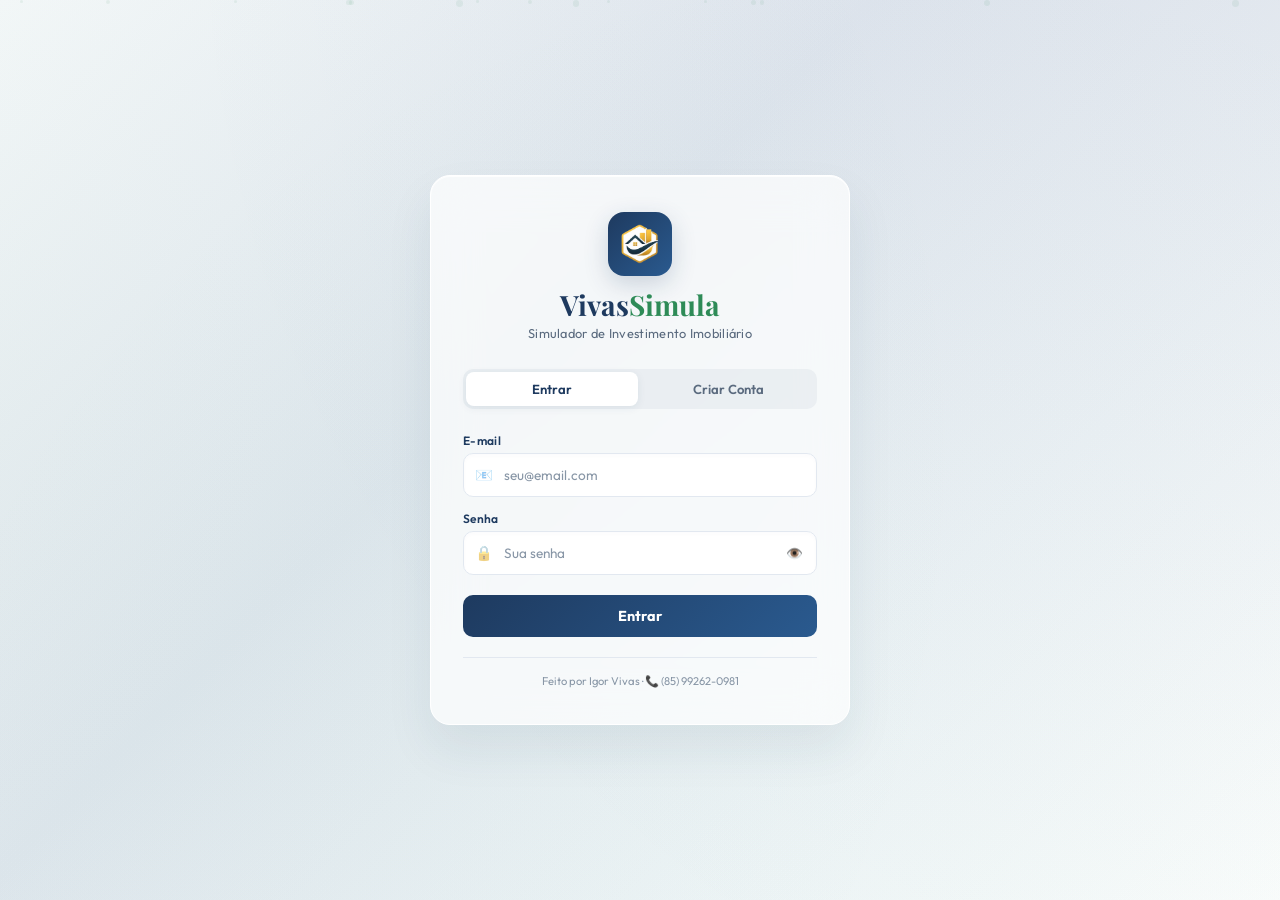
==== commit e2c3c65f: "fix(html): set favicon type to image/png" ====
--- a/index.html
+++ b/index.html
@@ -5,7 +5,7 @@
   <meta name="viewport" content="width=device-width, initial-scale=1.0">
   <title>VivasSimula | Simulador de Investimento Imobiliário</title>
   <meta name="description" content="Simule seu investimento imobiliário com o VivasSimula. Compare tabelas, calcule financiamentos SAC e veja cronogramas detalhados.">
-  <link rel="shortcut icon" href="assets/logo_fd-removebg-preview (1).png" type="image/x-icon">
+  <link rel="shortcut icon" href="assets/logo_fd-removebg-preview (1).png" type="image/png">
   <link href="https://fonts.googleapis.com/css2?family=Outfit:wght@300;400;500;600;700;800&family=Playfair+Display:wght@400;500;600;700&display=swap" rel="stylesheet">
   <link rel="stylesheet" href="css/style.css">
   <link rel="stylesheet" href="css/print.css">
